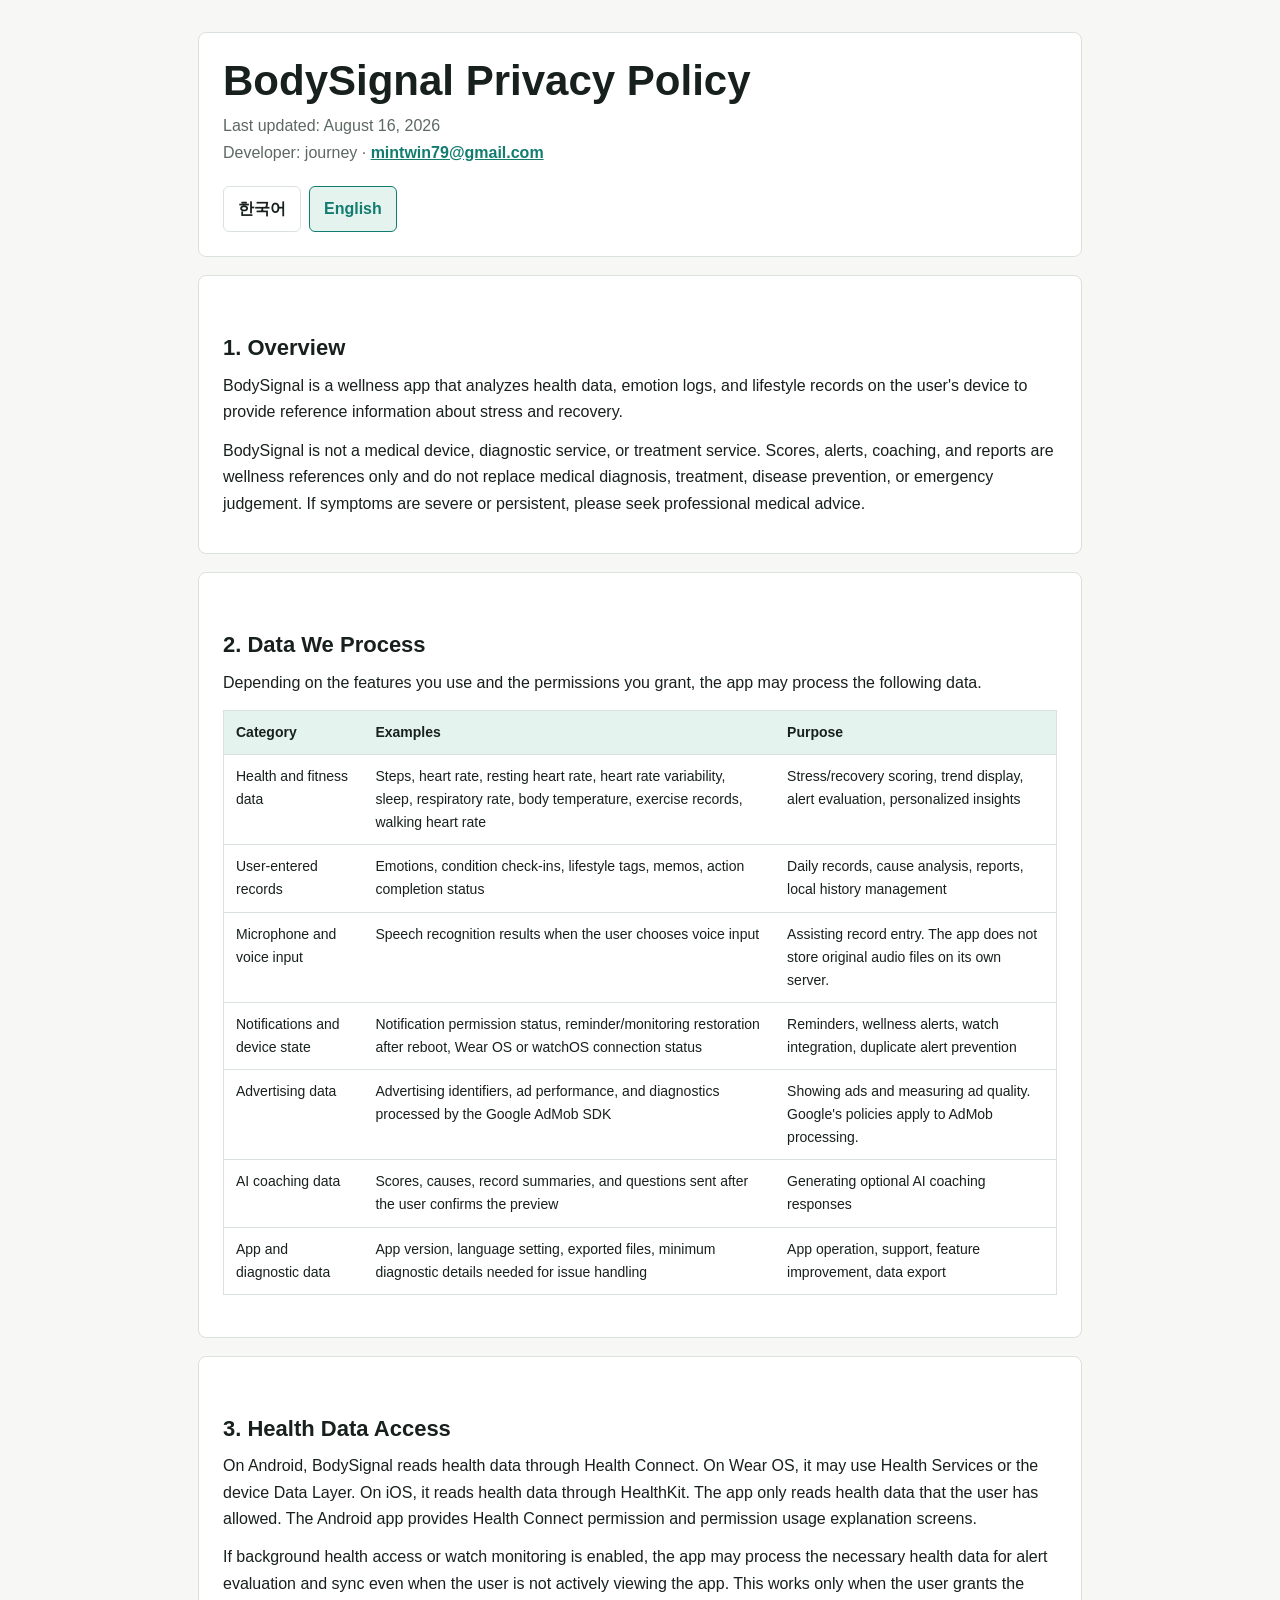
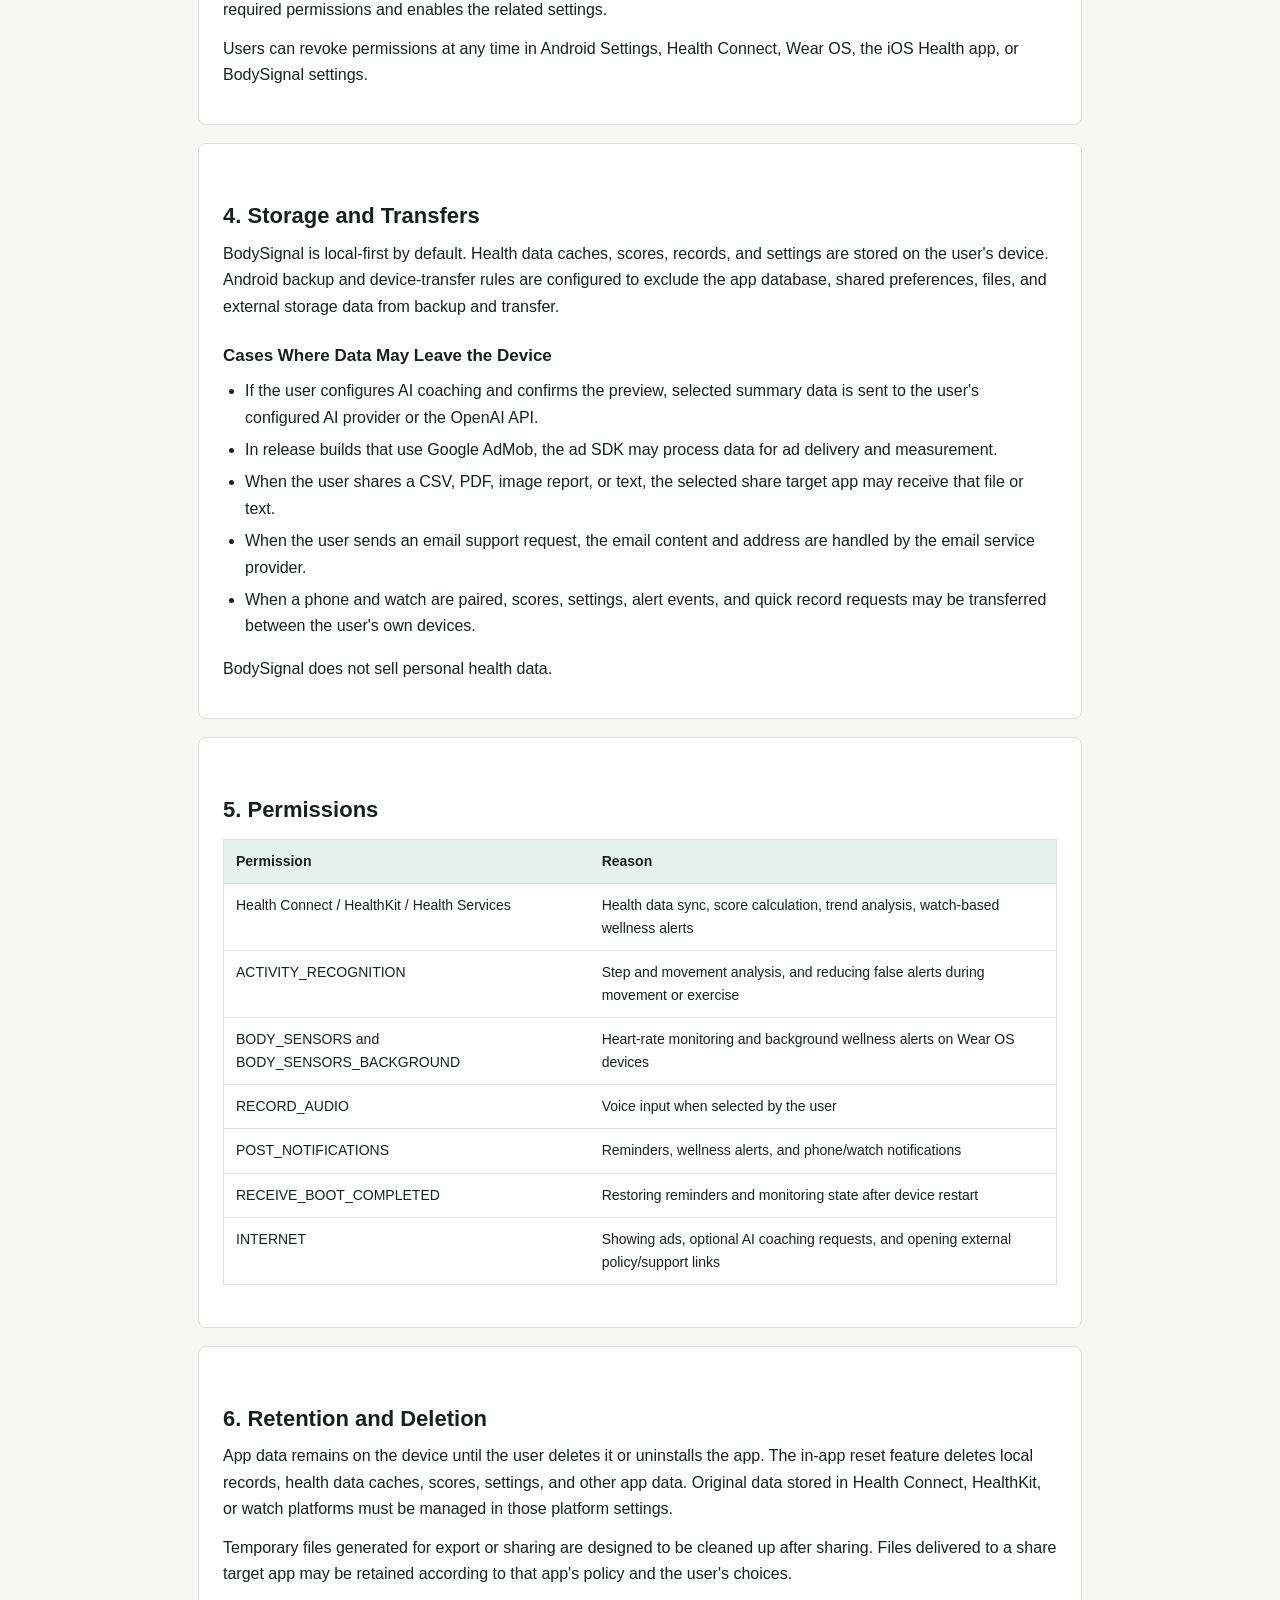
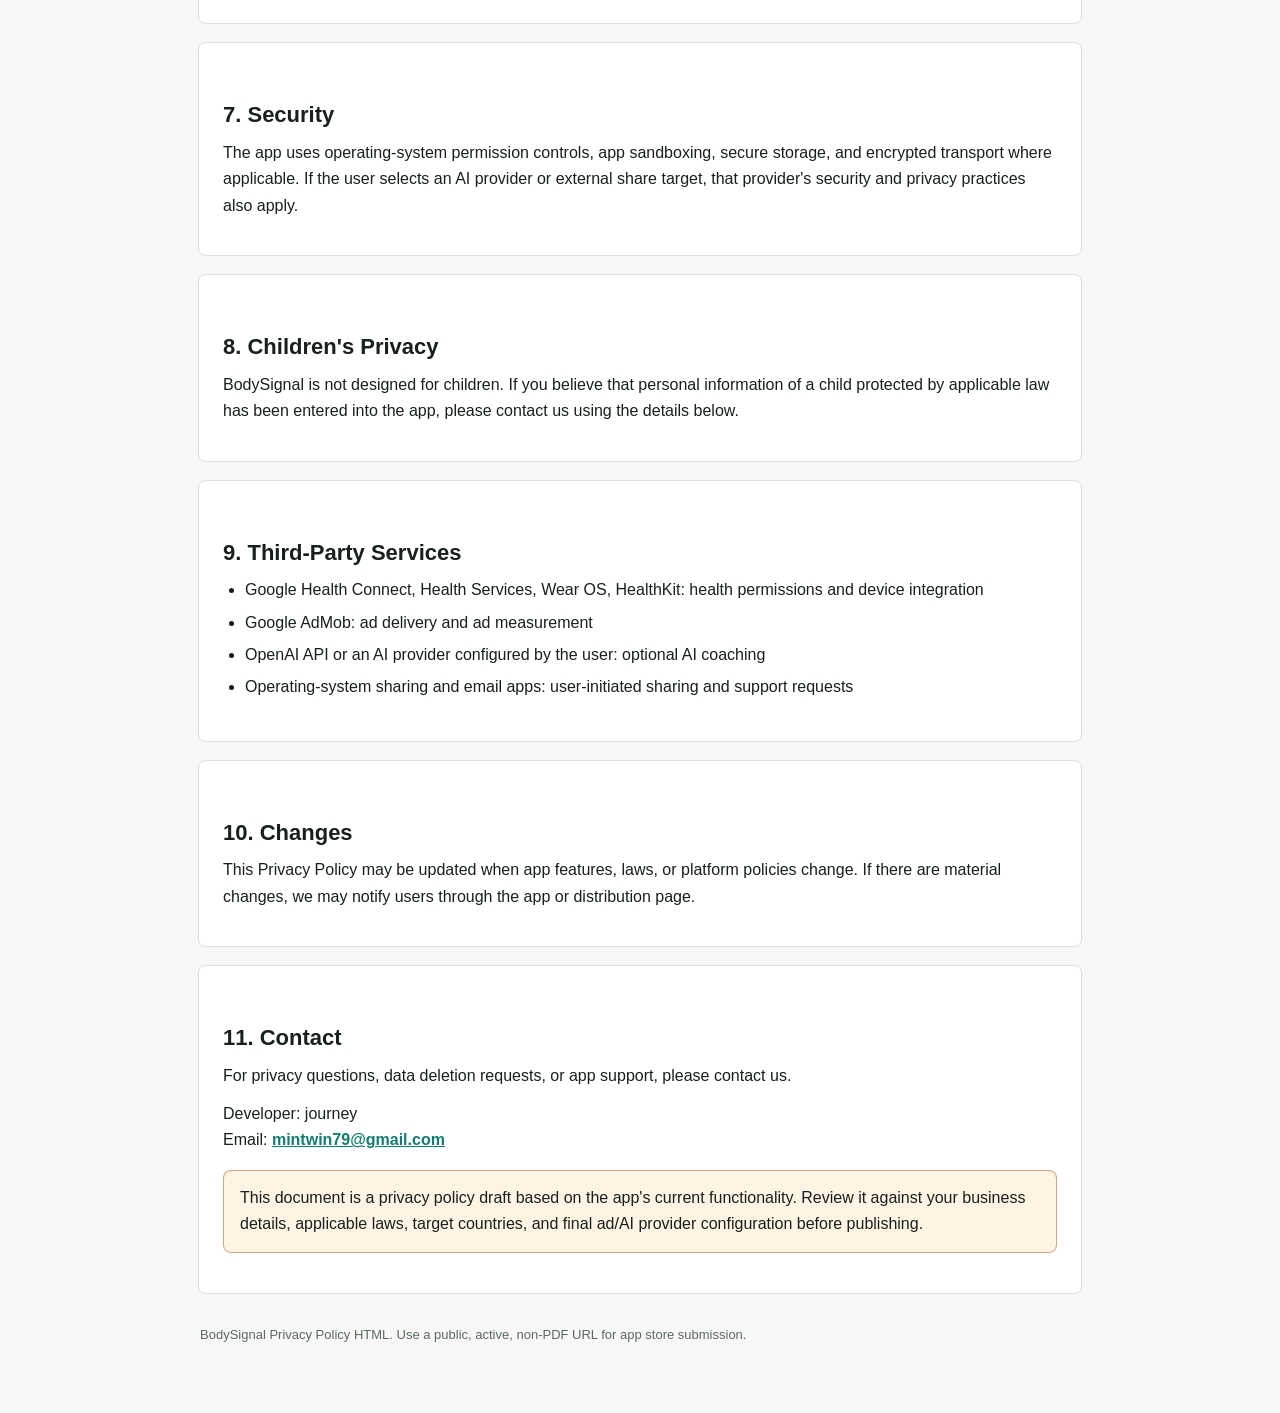
==== bodysignal/privacy_policy.html @ f2328a92 "Create privacy_policy.html" ====
<!doctype html>
<html lang="ko">
<head>
  <meta charset="utf-8">
  <meta name="viewport" content="width=device-width, initial-scale=1">
  <title>BodySignal Privacy Policy</title>
  <style>
    :root {
      color-scheme: light dark;
      --bg: #f7f8f6;
      --surface: #ffffff;
      --text: #17201c;
      --muted: #5c6862;
      --line: #dbe2dd;
      --accent: #127c6f;
      --accent-soft: #e5f3ef;
      --warn: #8a4b12;
      --warn-bg: #fff4e3;
    }

    @media (prefers-color-scheme: dark) {
      :root {
        --bg: #101413;
        --surface: #181f1d;
        --text: #eef4f1;
        --muted: #a9b8b1;
        --line: #2b3632;
        --accent: #6fd0bd;
        --accent-soft: #18342f;
        --warn: #f0bf7a;
        --warn-bg: #2d2417;
      }
    }

    * {
      box-sizing: border-box;
    }

    body {
      margin: 0;
      background: var(--bg);
      color: var(--text);
      font-family: -apple-system, BlinkMacSystemFont, "Segoe UI", Roboto,
        "Noto Sans KR", "Apple SD Gothic Neo", Arial, sans-serif;
      line-height: 1.65;
    }

    main {
      max-width: 920px;
      margin: 0 auto;
      padding: 32px 18px 56px;
    }

    header {
      background: var(--surface);
      border: 1px solid var(--line);
      border-radius: 8px;
      padding: 24px;
      margin-bottom: 18px;
    }

    h1 {
      margin: 0 0 8px;
      font-size: clamp(28px, 4vw, 42px);
      line-height: 1.15;
      letter-spacing: 0;
    }

    h2 {
      margin: 34px 0 10px;
      font-size: 22px;
      line-height: 1.3;
      letter-spacing: 0;
    }

    h3 {
      margin: 22px 0 8px;
      font-size: 17px;
      letter-spacing: 0;
    }

    p {
      margin: 0 0 12px;
    }

    ul {
      margin: 8px 0 16px;
      padding-left: 22px;
    }

    li {
      margin: 6px 0;
    }

    a {
      color: var(--accent);
      font-weight: 700;
    }

    .meta {
      color: var(--muted);
      margin: 0;
    }

    .language-switch {
      display: flex;
      gap: 8px;
      flex-wrap: wrap;
      margin-top: 20px;
    }

    button {
      border: 1px solid var(--line);
      border-radius: 6px;
      padding: 9px 14px;
      background: var(--surface);
      color: var(--text);
      font: inherit;
      font-weight: 700;
      cursor: pointer;
    }

    button[aria-pressed="true"] {
      border-color: var(--accent);
      background: var(--accent-soft);
      color: var(--accent);
    }

    section {
      background: var(--surface);
      border: 1px solid var(--line);
      border-radius: 8px;
      padding: 24px;
      margin: 18px 0;
    }

    .notice {
      border: 1px solid color-mix(in srgb, var(--warn) 45%, transparent);
      background: var(--warn-bg);
      color: var(--text);
      border-radius: 8px;
      padding: 14px 16px;
      margin: 16px 0;
    }

    .table-wrap {
      overflow-x: auto;
      margin: 14px 0 18px;
    }

    table {
      width: 100%;
      min-width: 640px;
      border-collapse: collapse;
      border: 1px solid var(--line);
      font-size: 14px;
    }

    th,
    td {
      border-bottom: 1px solid var(--line);
      padding: 10px 12px;
      text-align: left;
      vertical-align: top;
    }

    th {
      background: var(--accent-soft);
      color: var(--text);
    }

    .lang-panel[hidden] {
      display: none;
    }

    footer {
      color: var(--muted);
      font-size: 13px;
      padding: 12px 2px 0;
    }

    @media print {
      body {
        background: #ffffff;
        color: #000000;
      }

      main {
        max-width: none;
        padding: 0;
      }

      header,
      section {
        border: 0;
        padding: 0;
      }

      .language-switch {
        display: none;
      }
    }
  </style>
</head>
<body>
  <main>
    <header>
      <h1 data-i18n="title">BodySignal 개인정보처리방침</h1>
      <p class="meta" data-i18n="updated">최종 업데이트: 2026년 8월 16일</p>
      <p class="meta">Developer: journey · <a href="mailto:mintwin79@gmail.com">mintwin79@gmail.com</a></p>
      <div class="language-switch" aria-label="Language">
        <button type="button" id="lang-ko" data-lang-button="ko" aria-pressed="true">한국어</button>
        <button type="button" id="lang-en" data-lang-button="en" aria-pressed="false">English</button>
      </div>
    </header>

    <article id="policy-ko" class="lang-panel" lang="ko">
      <section>
        <h2>1. 개요</h2>
        <p>BodySignal은 건강 데이터, 감정 기록, 생활 기록을 사용자의 기기 안에서 분석하여 스트레스와 회복 상태를 참고용으로 보여주는 웰니스 앱입니다.</p>
        <p>BodySignal은 의료기기, 진단 서비스, 치료 서비스가 아닙니다. 앱의 점수, 알림, 코칭, 리포트는 건강 관리를 돕기 위한 참고 정보이며 의학적 진단, 치료, 질병 예방 또는 응급 판단을 대신하지 않습니다. 증상이 심하거나 지속되는 경우 의료 전문가에게 문의하십시오.</p>
      </section>

      <section>
        <h2>2. 처리하는 데이터</h2>
        <p>앱 기능 사용 여부와 권한 허용 여부에 따라 다음 데이터가 처리될 수 있습니다.</p>
        <div class="table-wrap">
          <table>
            <thead>
              <tr>
                <th>분류</th>
                <th>예시</th>
                <th>사용 목적</th>
              </tr>
            </thead>
            <tbody>
              <tr>
                <td>건강 및 피트니스 데이터</td>
                <td>걸음 수, 심박수, 안정시 심박수, 심박변이도, 수면, 호흡수, 체온, 운동 기록, 걷기 심박수</td>
                <td>스트레스/회복 점수 계산, 추세 표시, 알림 판단, 개인화된 인사이트 생성</td>
              </tr>
              <tr>
                <td>사용자 입력 기록</td>
                <td>감정, 컨디션, 생활 태그, 메모, 행동 완료 여부</td>
                <td>일일 기록, 원인 분석, 리포트, 로컬 기록 관리</td>
              </tr>
              <tr>
                <td>마이크 및 음성 입력</td>
                <td>사용자가 음성 입력을 선택한 경우의 음성 인식 결과</td>
                <td>기록 입력 보조. 앱은 원본 음성 파일을 자체 서버에 저장하지 않습니다.</td>
              </tr>
              <tr>
                <td>알림 및 기기 상태</td>
                <td>알림 권한 상태, 부팅 후 알림/모니터링 복원, Wear OS 또는 watchOS 연동 상태</td>
                <td>리마인더, 웰니스 알림, 워치 연동, 알림 중복 방지</td>
              </tr>
              <tr>
                <td>광고 관련 데이터</td>
                <td>Google AdMob SDK가 처리하는 광고 식별자, 광고 성과, 진단 정보</td>
                <td>광고 표시 및 광고 품질 측정. 세부 처리는 Google 정책의 적용을 받습니다.</td>
              </tr>
              <tr>
                <td>AI 코칭 데이터</td>
                <td>사용자가 미리보기 확인 후 전송한 점수, 원인, 기록 요약, 질문</td>
                <td>선택적 AI 코칭 응답 생성</td>
              </tr>
              <tr>
                <td>앱 및 진단 데이터</td>
                <td>앱 버전, 언어 설정, 내보내기 파일, 오류 상황에서 필요한 최소 진단 정보</td>
                <td>앱 운영, 문의 대응, 기능 개선, 데이터 내보내기</td>
              </tr>
            </tbody>
          </table>
        </div>
      </section>

      <section>
        <h2>3. 건강 데이터 접근</h2>
        <p>Android에서는 Health Connect, Wear OS에서는 Health Services 또는 기기 간 Data Layer, iOS에서는 HealthKit을 통해 사용자가 허용한 건강 데이터만 읽습니다. Android 앱은 Health Connect 권한 화면과 권한 사용 설명 화면을 제공합니다.</p>
        <p>백그라운드 건강 데이터 접근 또는 워치 모니터링이 켜진 경우, 앱은 사용자가 앱을 직접 보고 있지 않을 때도 알림 판단과 동기화를 위해 필요한 건강 데이터를 처리할 수 있습니다. 이 기능은 사용자가 권한을 허용하고 관련 설정을 켠 경우에만 작동합니다.</p>
        <p>사용자는 언제든지 Android 설정, Health Connect, Wear OS, iOS 건강 앱 또는 앱 내 설정에서 권한을 해제할 수 있습니다.</p>
      </section>

      <section>
        <h2>4. 저장 위치와 외부 전송</h2>
        <p>BodySignal의 기본 동작은 로컬 우선입니다. 건강 데이터 캐시, 점수, 기록, 설정은 사용자의 기기에 저장됩니다. Android 백업 및 기기 전송 규칙에서는 앱 데이터베이스, 공유 설정, 파일, 외부 저장소 데이터를 백업/전송 대상에서 제외하도록 설정되어 있습니다.</p>
        <h3>외부로 전송될 수 있는 경우</h3>
        <ul>
          <li>사용자가 AI 코칭 기능을 설정하고 미리보기 확인 후 요청하는 경우, 선택된 요약 데이터가 사용자가 설정한 AI 제공자 또는 OpenAI API로 전송됩니다.</li>
          <li>Google AdMob을 사용하는 릴리즈 빌드에서는 광고 SDK가 광고 제공 및 측정을 위해 데이터를 처리할 수 있습니다.</li>
          <li>사용자가 CSV, PDF, 이미지 리포트 등을 공유할 때, 선택한 공유 대상 앱으로 파일 또는 텍스트가 전달될 수 있습니다.</li>
          <li>사용자가 이메일 문의를 보내는 경우, 이메일 내용과 주소가 메일 서비스 제공자에게 전달됩니다.</li>
          <li>전화와 워치가 연동된 경우, 점수, 설정, 알림 이벤트, 빠른 기록 요청이 사용자의 기기 사이에서 전달될 수 있습니다.</li>
        </ul>
        <p>BodySignal은 개인 건강 데이터를 판매하지 않습니다.</p>
      </section>

      <section>
        <h2>5. 권한 사용</h2>
        <div class="table-wrap">
          <table>
            <thead>
              <tr>
                <th>권한</th>
                <th>사용 이유</th>
              </tr>
            </thead>
            <tbody>
              <tr>
                <td>Health Connect / HealthKit / Health Services</td>
                <td>건강 데이터 동기화, 점수 계산, 추세 분석, 워치 기반 웰니스 알림</td>
              </tr>
              <tr>
                <td>ACTIVITY_RECOGNITION</td>
                <td>걸음 수와 움직임 기반 분석, 운동/움직임 상황에서 알림 오탐 방지</td>
              </tr>
              <tr>
                <td>BODY_SENSORS 및 BODY_SENSORS_BACKGROUND</td>
                <td>Wear OS 기기에서 심박 기반 모니터링과 백그라운드 웰니스 알림 지원</td>
              </tr>
              <tr>
                <td>RECORD_AUDIO</td>
                <td>사용자가 선택한 음성 입력 기능 제공</td>
              </tr>
              <tr>
                <td>POST_NOTIFICATIONS</td>
                <td>리마인더, 웰니스 알림, 워치/폰 알림 표시</td>
              </tr>
              <tr>
                <td>RECEIVE_BOOT_COMPLETED</td>
                <td>기기 재시작 후 리마인더와 모니터링 상태 복원</td>
              </tr>
              <tr>
                <td>INTERNET</td>
                <td>광고 표시, 선택적 AI 코칭 요청, 외부 정책/문의 링크 열기</td>
              </tr>
            </tbody>
          </table>
        </div>
      </section>

      <section>
        <h2>6. 보관 및 삭제</h2>
        <p>앱 데이터는 사용자가 삭제하거나 앱을 제거할 때까지 기기에 보관됩니다. 앱 내 데이터 초기화 기능을 사용하면 로컬 기록, 건강 데이터 캐시, 점수, 설정 등 앱 데이터가 삭제됩니다. Health Connect, HealthKit 또는 워치 플랫폼에 원래 저장된 원본 데이터는 해당 플랫폼의 설정에서 관리해야 합니다.</p>
        <p>내보내기 또는 공유를 위해 생성된 임시 파일은 공유 후 정리되도록 설계되어 있으나, 사용자가 공유 대상 앱에 전달한 파일은 해당 앱의 정책과 사용자의 선택에 따라 보관될 수 있습니다.</p>
      </section>

      <section>
        <h2>7. 보안</h2>
        <p>앱은 가능한 범위에서 운영체제의 권한 시스템, 앱 샌드박스, 보안 저장소, 전송 구간 암호화를 사용합니다. 사용자가 AI 제공자 또는 외부 공유 대상을 선택하는 경우, 해당 제공자의 보안 및 개인정보 처리 방식도 함께 적용됩니다.</p>
      </section>

      <section>
        <h2>8. 아동 개인정보</h2>
        <p>BodySignal은 아동을 대상으로 설계된 앱이 아닙니다. 관련 법령상 보호가 필요한 아동의 개인정보가 앱에 입력되었다고 판단되는 경우 아래 문의처로 연락해 주십시오.</p>
      </section>

      <section>
        <h2>9. 제3자 서비스</h2>
        <ul>
          <li>Google Health Connect, Health Services, Wear OS, HealthKit: 건강 데이터 권한 및 기기 연동</li>
          <li>Google AdMob: 광고 제공 및 광고 측정</li>
          <li>OpenAI API 또는 사용자가 설정한 AI 제공자: 선택적 AI 코칭</li>
          <li>운영체제 공유 기능 및 이메일 앱: 사용자가 직접 선택한 데이터 공유와 문의</li>
        </ul>
      </section>

      <section>
        <h2>10. 변경</h2>
        <p>이 개인정보처리방침은 앱 기능, 법령, 플랫폼 정책 변경에 따라 업데이트될 수 있습니다. 중요한 변경이 있는 경우 앱 또는 배포 페이지를 통해 알릴 수 있습니다.</p>
      </section>

      <section>
        <h2>11. 문의</h2>
        <p>개인정보 관련 문의, 데이터 삭제 요청, 앱 사용 문의는 아래로 연락해 주십시오.</p>
        <p>Developer: journey<br>Email: <a href="mailto:mintwin79@gmail.com">mintwin79@gmail.com</a></p>
        <div class="notice">이 문서는 앱의 실제 기능을 기준으로 작성된 개인정보처리방침 초안입니다. 사업자 정보, 관할 법령, 배포 국가, 광고/AI 제공자 설정에 맞춰 최종 검토 후 게시하십시오.</div>
      </section>
    </article>

    <article id="policy-en" class="lang-panel" lang="en" hidden>
      <section>
        <h2>1. Overview</h2>
        <p>BodySignal is a wellness app that analyzes health data, emotion logs, and lifestyle records on the user's device to provide reference information about stress and recovery.</p>
        <p>BodySignal is not a medical device, diagnostic service, or treatment service. Scores, alerts, coaching, and reports are wellness references only and do not replace medical diagnosis, treatment, disease prevention, or emergency judgement. If symptoms are severe or persistent, please seek professional medical advice.</p>
      </section>

      <section>
        <h2>2. Data We Process</h2>
        <p>Depending on the features you use and the permissions you grant, the app may process the following data.</p>
        <div class="table-wrap">
          <table>
            <thead>
              <tr>
                <th>Category</th>
                <th>Examples</th>
                <th>Purpose</th>
              </tr>
            </thead>
            <tbody>
              <tr>
                <td>Health and fitness data</td>
                <td>Steps, heart rate, resting heart rate, heart rate variability, sleep, respiratory rate, body temperature, exercise records, walking heart rate</td>
                <td>Stress/recovery scoring, trend display, alert evaluation, personalized insights</td>
              </tr>
              <tr>
                <td>User-entered records</td>
                <td>Emotions, condition check-ins, lifestyle tags, memos, action completion status</td>
                <td>Daily records, cause analysis, reports, local history management</td>
              </tr>
              <tr>
                <td>Microphone and voice input</td>
                <td>Speech recognition results when the user chooses voice input</td>
                <td>Assisting record entry. The app does not store original audio files on its own server.</td>
              </tr>
              <tr>
                <td>Notifications and device state</td>
                <td>Notification permission status, reminder/monitoring restoration after reboot, Wear OS or watchOS connection status</td>
                <td>Reminders, wellness alerts, watch integration, duplicate alert prevention</td>
              </tr>
              <tr>
                <td>Advertising data</td>
                <td>Advertising identifiers, ad performance, and diagnostics processed by the Google AdMob SDK</td>
                <td>Showing ads and measuring ad quality. Google's policies apply to AdMob processing.</td>
              </tr>
              <tr>
                <td>AI coaching data</td>
                <td>Scores, causes, record summaries, and questions sent after the user confirms the preview</td>
                <td>Generating optional AI coaching responses</td>
              </tr>
              <tr>
                <td>App and diagnostic data</td>
                <td>App version, language setting, exported files, minimum diagnostic details needed for issue handling</td>
                <td>App operation, support, feature improvement, data export</td>
              </tr>
            </tbody>
          </table>
        </div>
      </section>

      <section>
        <h2>3. Health Data Access</h2>
        <p>On Android, BodySignal reads health data through Health Connect. On Wear OS, it may use Health Services or the device Data Layer. On iOS, it reads health data through HealthKit. The app only reads health data that the user has allowed. The Android app provides Health Connect permission and permission usage explanation screens.</p>
        <p>If background health access or watch monitoring is enabled, the app may process the necessary health data for alert evaluation and sync even when the user is not actively viewing the app. This works only when the user grants the required permissions and enables the related settings.</p>
        <p>Users can revoke permissions at any time in Android Settings, Health Connect, Wear OS, the iOS Health app, or BodySignal settings.</p>
      </section>

      <section>
        <h2>4. Storage and Transfers</h2>
        <p>BodySignal is local-first by default. Health data caches, scores, records, and settings are stored on the user's device. Android backup and device-transfer rules are configured to exclude the app database, shared preferences, files, and external storage data from backup and transfer.</p>
        <h3>Cases Where Data May Leave the Device</h3>
        <ul>
          <li>If the user configures AI coaching and confirms the preview, selected summary data is sent to the user's configured AI provider or the OpenAI API.</li>
          <li>In release builds that use Google AdMob, the ad SDK may process data for ad delivery and measurement.</li>
          <li>When the user shares a CSV, PDF, image report, or text, the selected share target app may receive that file or text.</li>
          <li>When the user sends an email support request, the email content and address are handled by the email service provider.</li>
          <li>When a phone and watch are paired, scores, settings, alert events, and quick record requests may be transferred between the user's own devices.</li>
        </ul>
        <p>BodySignal does not sell personal health data.</p>
      </section>

      <section>
        <h2>5. Permissions</h2>
        <div class="table-wrap">
          <table>
            <thead>
              <tr>
                <th>Permission</th>
                <th>Reason</th>
              </tr>
            </thead>
            <tbody>
              <tr>
                <td>Health Connect / HealthKit / Health Services</td>
                <td>Health data sync, score calculation, trend analysis, watch-based wellness alerts</td>
              </tr>
              <tr>
                <td>ACTIVITY_RECOGNITION</td>
                <td>Step and movement analysis, and reducing false alerts during movement or exercise</td>
              </tr>
              <tr>
                <td>BODY_SENSORS and BODY_SENSORS_BACKGROUND</td>
                <td>Heart-rate monitoring and background wellness alerts on Wear OS devices</td>
              </tr>
              <tr>
                <td>RECORD_AUDIO</td>
                <td>Voice input when selected by the user</td>
              </tr>
              <tr>
                <td>POST_NOTIFICATIONS</td>
                <td>Reminders, wellness alerts, and phone/watch notifications</td>
              </tr>
              <tr>
                <td>RECEIVE_BOOT_COMPLETED</td>
                <td>Restoring reminders and monitoring state after device restart</td>
              </tr>
              <tr>
                <td>INTERNET</td>
                <td>Showing ads, optional AI coaching requests, and opening external policy/support links</td>
              </tr>
            </tbody>
          </table>
        </div>
      </section>

      <section>
        <h2>6. Retention and Deletion</h2>
        <p>App data remains on the device until the user deletes it or uninstalls the app. The in-app reset feature deletes local records, health data caches, scores, settings, and other app data. Original data stored in Health Connect, HealthKit, or watch platforms must be managed in those platform settings.</p>
        <p>Temporary files generated for export or sharing are designed to be cleaned up after sharing. Files delivered to a share target app may be retained according to that app's policy and the user's choices.</p>
      </section>

      <section>
        <h2>7. Security</h2>
        <p>The app uses operating-system permission controls, app sandboxing, secure storage, and encrypted transport where applicable. If the user selects an AI provider or external share target, that provider's security and privacy practices also apply.</p>
      </section>

      <section>
        <h2>8. Children's Privacy</h2>
        <p>BodySignal is not designed for children. If you believe that personal information of a child protected by applicable law has been entered into the app, please contact us using the details below.</p>
      </section>

      <section>
        <h2>9. Third-Party Services</h2>
        <ul>
          <li>Google Health Connect, Health Services, Wear OS, HealthKit: health permissions and device integration</li>
          <li>Google AdMob: ad delivery and ad measurement</li>
          <li>OpenAI API or an AI provider configured by the user: optional AI coaching</li>
          <li>Operating-system sharing and email apps: user-initiated sharing and support requests</li>
        </ul>
      </section>

      <section>
        <h2>10. Changes</h2>
        <p>This Privacy Policy may be updated when app features, laws, or platform policies change. If there are material changes, we may notify users through the app or distribution page.</p>
      </section>

      <section>
        <h2>11. Contact</h2>
        <p>For privacy questions, data deletion requests, or app support, please contact us.</p>
        <p>Developer: journey<br>Email: <a href="mailto:mintwin79@gmail.com">mintwin79@gmail.com</a></p>
        <div class="notice">This document is a privacy policy draft based on the app's current functionality. Review it against your business details, applicable laws, target countries, and final ad/AI provider configuration before publishing.</div>
      </section>
    </article>

    <footer>
      <p>BodySignal Privacy Policy HTML. Use a public, active, non-PDF URL for app store submission.</p>
    </footer>
  </main>

  <script>
    const panels = {
      ko: document.getElementById('policy-ko'),
      en: document.getElementById('policy-en'),
    };
    const titles = {
      ko: 'BodySignal 개인정보처리방침',
      en: 'BodySignal Privacy Policy',
    };
    const updated = {
      ko: '최종 업데이트: 2026년 8월 16일',
      en: 'Last updated: August 16, 2026',
    };
    const buttons = Array.from(document.querySelectorAll('[data-lang-button]'));

    function setLanguage(lang, updateHash = true) {
      const next = panels[lang] ? lang : 'ko';
      document.documentElement.lang = next;
      document.querySelector('[data-i18n="title"]').textContent = titles[next];
      document.querySelector('[data-i18n="updated"]').textContent = updated[next];
      Object.entries(panels).forEach(([key, panel]) => {
        panel.hidden = key !== next;
      });
      buttons.forEach((button) => {
        button.setAttribute(
          'aria-pressed',
          String(button.dataset.langButton === next),
        );
      });
      if (updateHash && window.location.hash !== `#${next}`) {
        history.replaceState(null, '', `#${next}`);
      }
    }

    buttons.forEach((button) => {
      button.addEventListener('click', () => {
        setLanguage(button.dataset.langButton || 'ko');
      });
    });

    window.addEventListener('hashchange', () => {
      setLanguage(window.location.hash.replace('#', ''), false);
    });

    const hashLanguage = window.location.hash.replace('#', '');
    const browserLanguage = (navigator.language || '').toLowerCase().startsWith('en')
      ? 'en'
      : 'ko';
    const initial = hashLanguage || browserLanguage;
    setLanguage(initial, false);
  </script>
</body>
</html>
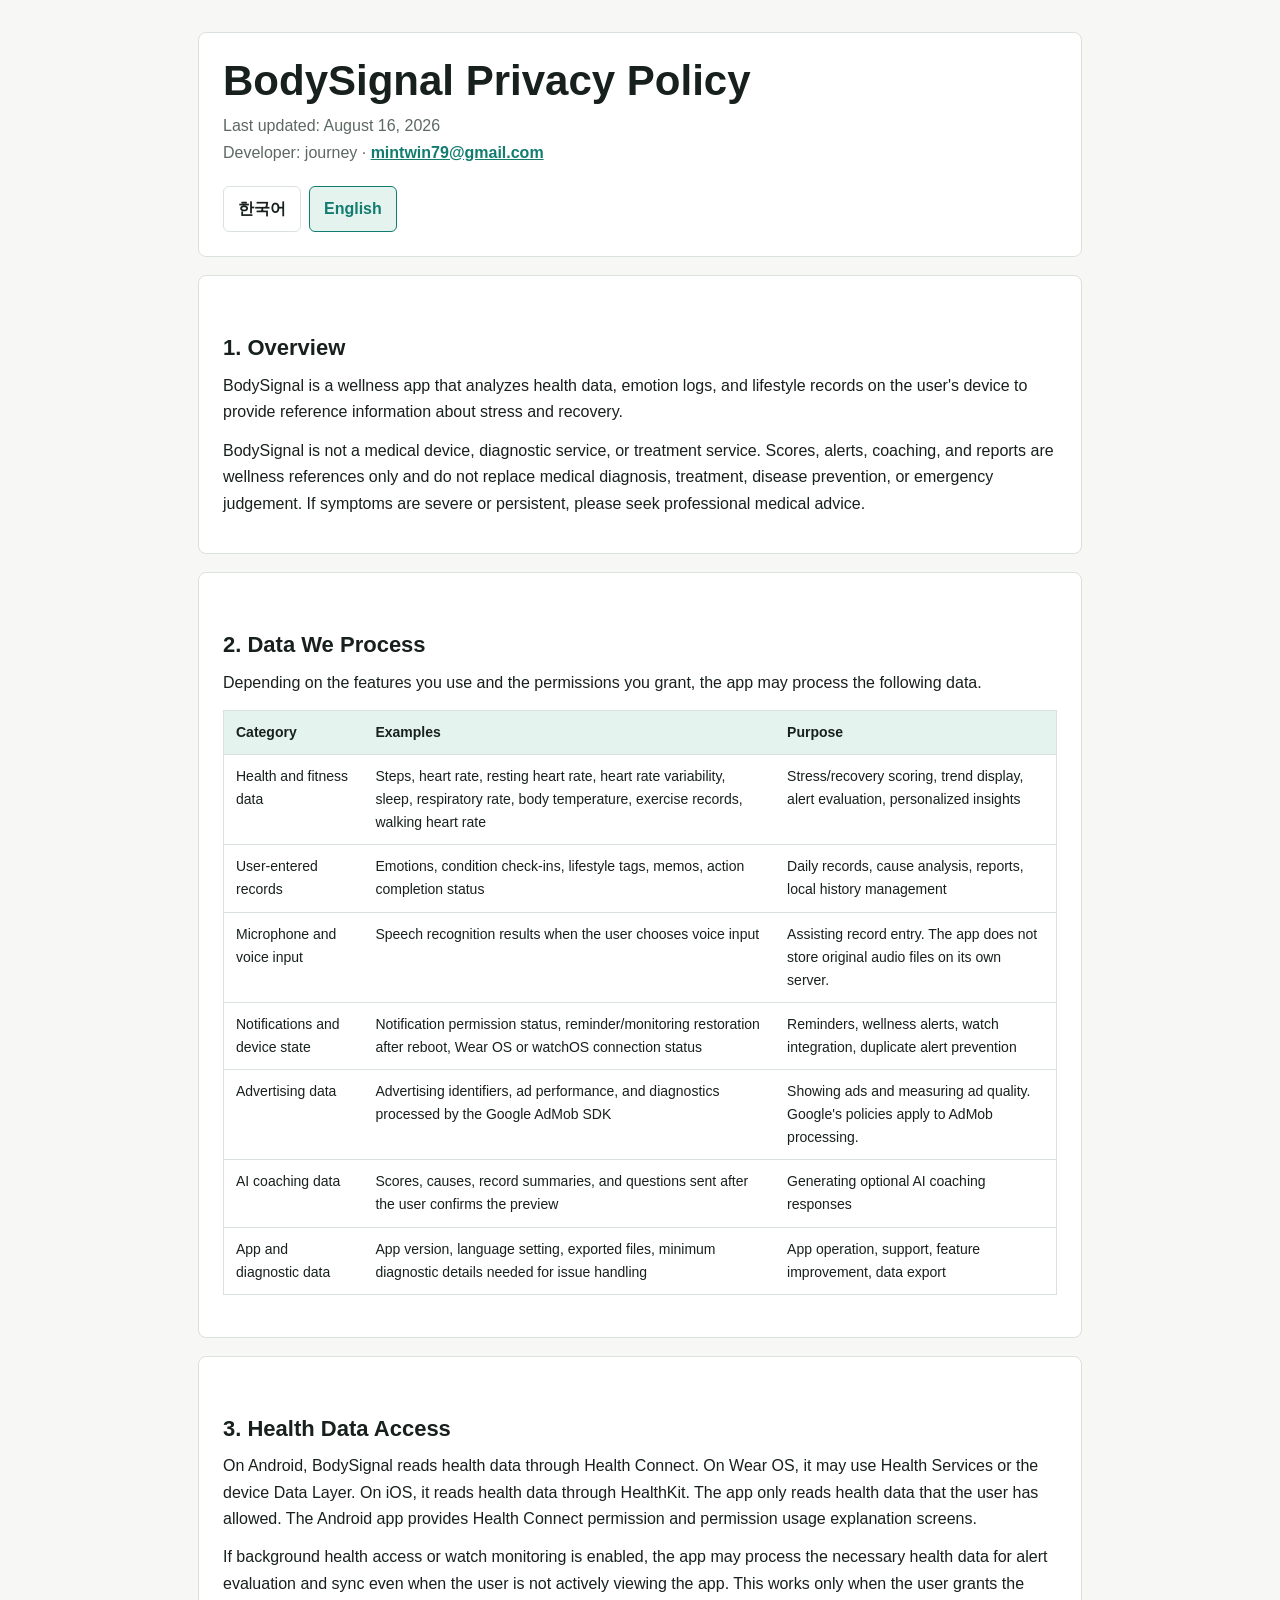
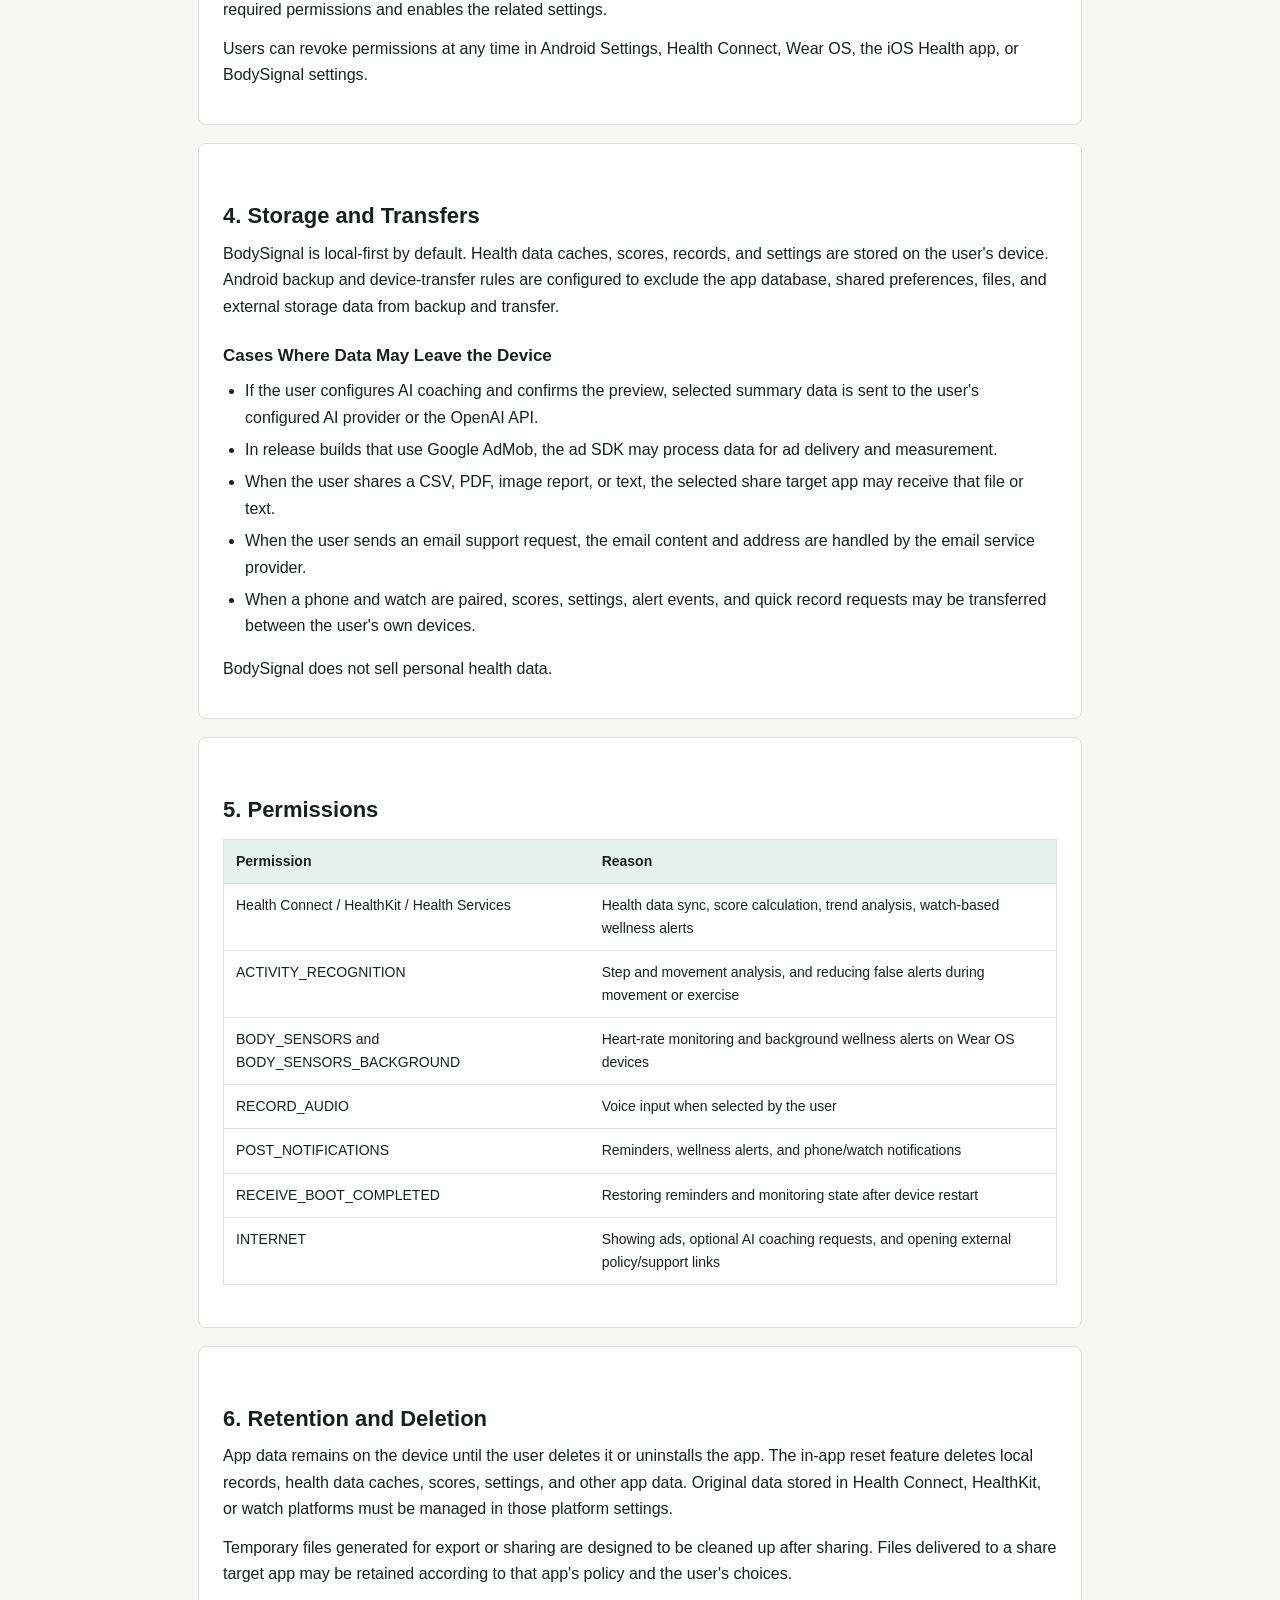
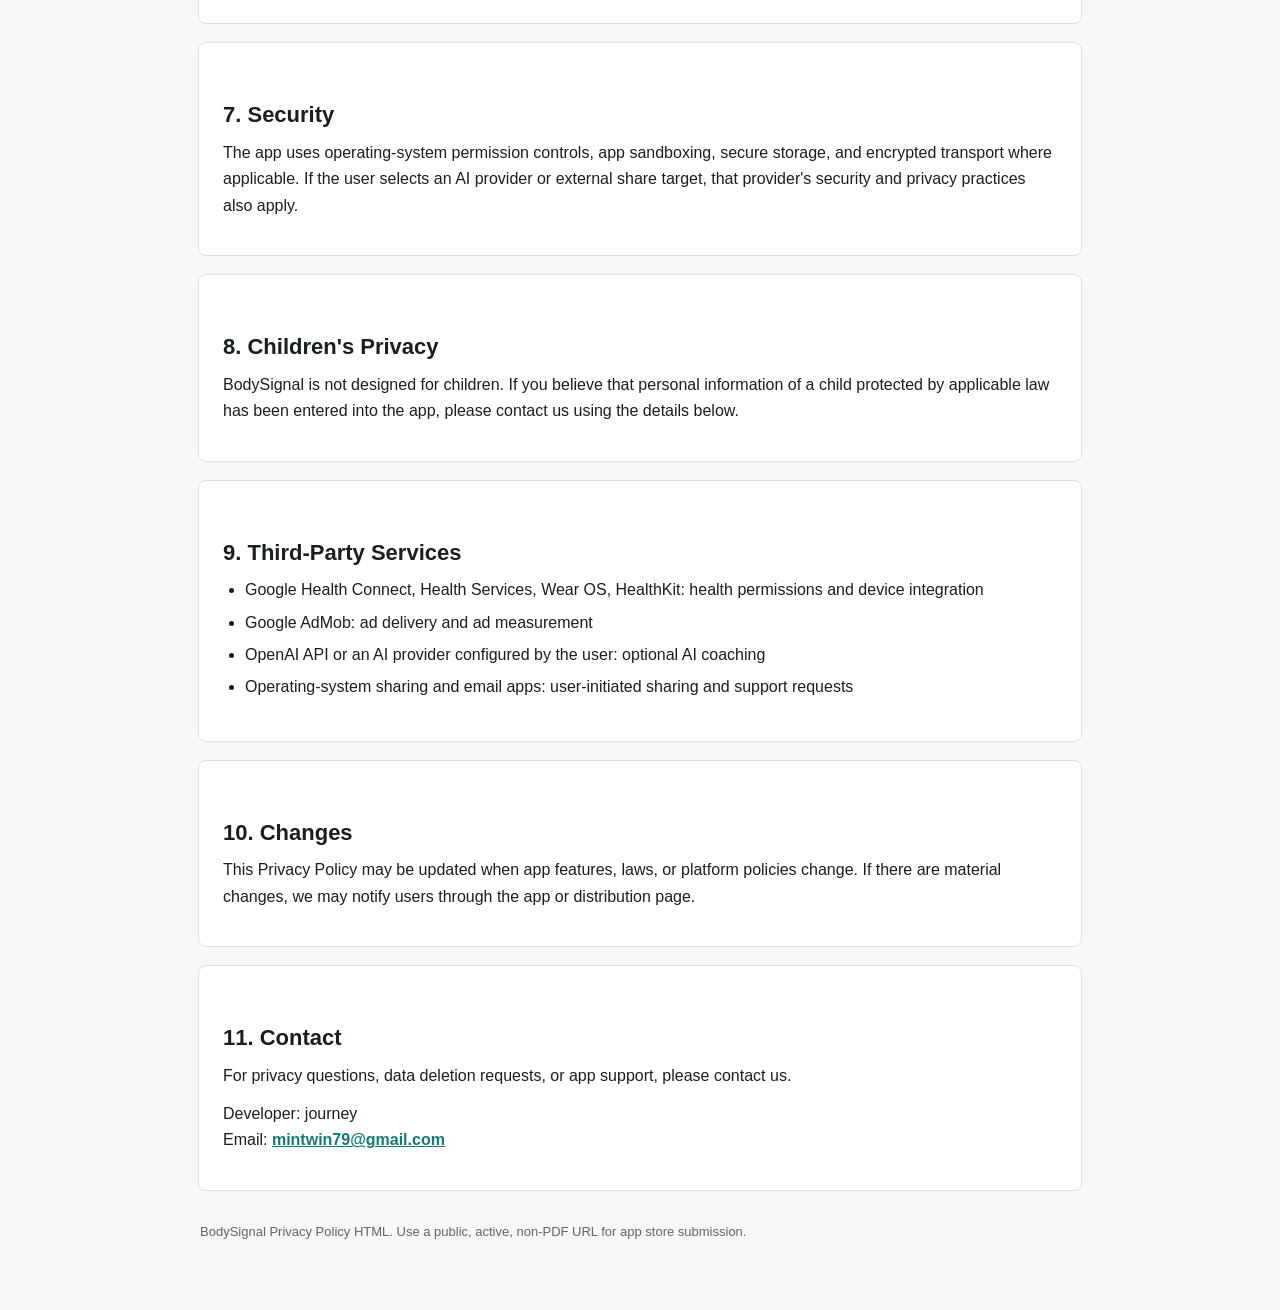
==== commit 1fd58d1b: "Remove draft notice from privacy policy Removed draft notice from privacy policy sections." ====
--- a/bodysignal/privacy_policy.html
+++ b/bodysignal/privacy_policy.html
@@ -374,7 +374,6 @@
         <h2>11. 문의</h2>
         <p>개인정보 관련 문의, 데이터 삭제 요청, 앱 사용 문의는 아래로 연락해 주십시오.</p>
         <p>Developer: journey<br>Email: <a href="mailto:mintwin79@gmail.com">mintwin79@gmail.com</a></p>
-        <div class="notice">이 문서는 앱의 실제 기능을 기준으로 작성된 개인정보처리방침 초안입니다. 사업자 정보, 관할 법령, 배포 국가, 광고/AI 제공자 설정에 맞춰 최종 검토 후 게시하십시오.</div>
       </section>
     </article>
 
@@ -538,7 +537,6 @@
         <h2>11. Contact</h2>
         <p>For privacy questions, data deletion requests, or app support, please contact us.</p>
         <p>Developer: journey<br>Email: <a href="mailto:mintwin79@gmail.com">mintwin79@gmail.com</a></p>
-        <div class="notice">This document is a privacy policy draft based on the app's current functionality. Review it against your business details, applicable laws, target countries, and final ad/AI provider configuration before publishing.</div>
       </section>
     </article>
 
